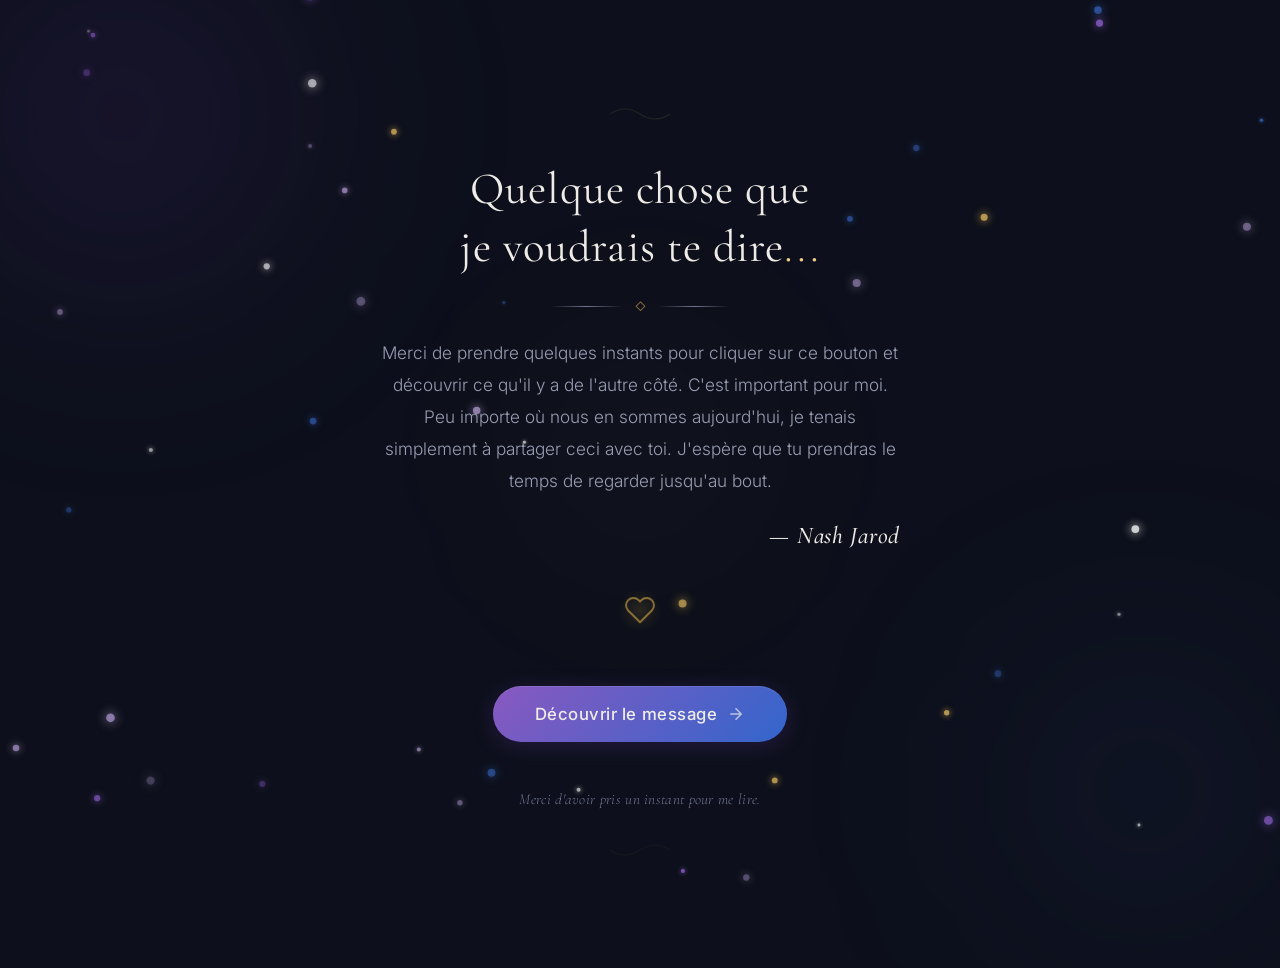
==== index.html @ c03dec28 "Initial commit" ====
<!DOCTYPE html>
<html lang="fr">
<head>
    <meta charset="UTF-8">
    <meta name="viewport" content="width=device-width, initial-scale=1.0">
    <title>Quelque chose que je voudrais te dire...</title>
    <meta name="description" content="Un message personnel sincère et touchant, partagé avec douceur et bienveillance.">
    <link rel="preconnect" href="https://fonts.googleapis.com">
    <link rel="preconnect" href="https://fonts.gstatic.com" crossorigin>
    <link href="https://fonts.googleapis.com/css2?family=Cormorant+Garamond:ital,wght@0,300;0,400;0,500;0,600;1,300;1,400&family=Inter:wght@300;400;500&display=swap" rel="stylesheet">
    <link rel="stylesheet" href="style.css">
</head>
<body>
    <!-- Particle canvas for bokeh / light effects -->
    <canvas id="particles-canvas"></canvas>

    <!-- Soft radial glow overlays -->
    <div class="glow glow-1"></div>
    <div class="glow glow-2"></div>
    <div class="glow glow-3"></div>

    <main class="container">
        <!-- Decorative top flourish -->
        <div class="flourish" aria-hidden="true">
            <svg width="60" height="20" viewBox="0 0 60 20" fill="none">
                <path d="M0 10 Q15 0 30 10 Q45 20 60 10" stroke="url(#goldGrad)" stroke-width="1.2" fill="none" opacity="0.6"/>
                <defs>
                    <linearGradient id="goldGrad" x1="0" y1="0" x2="60" y2="0">
                        <stop offset="0%" stop-color="#c9a84c" stop-opacity="0.3"/>
                        <stop offset="50%" stop-color="#e8d48b" stop-opacity="0.8"/>
                        <stop offset="100%" stop-color="#c9a84c" stop-opacity="0.3"/>
                    </linearGradient>
                </defs>
            </svg>
        </div>

        <!-- Main title -->
        <h1 class="title fade-up" id="main-title">
            Quelque chose que je voudrais te dire<span class="ellipsis">...</span>
        </h1>

        <!-- Subtle separator -->
        <div class="separator fade-up delay-1" aria-hidden="true">
            <span class="sep-line"></span>
            <span class="sep-diamond">◇</span>
            <span class="sep-line"></span>
        </div>

        <!-- Message text -->
        <div class="fade-up delay-2">
            <p class="message" id="welcome-text">
                Merci de prendre quelques instants pour cliquer sur ce bouton et découvrir ce qu'il y a de l'autre côté. C'est important pour moi. Peu importe où nous en sommes aujourd'hui, je tenais simplement à partager ceci avec toi. J'espère que tu prendras le temps de regarder jusqu'au bout.
            </p>
            <p class="signature">— Nash Jarod</p>
        </div>

        <!-- Heart / light icon -->
        <div class="icon-container fade-up delay-3" aria-hidden="true">
            <div class="icon-glow"></div>
            <svg class="heart-icon" width="32" height="32" viewBox="0 0 24 24" fill="none" stroke="currentColor" stroke-width="1.5" stroke-linecap="round" stroke-linejoin="round">
                <path d="M20.84 4.61a5.5 5.5 0 0 0-7.78 0L12 5.67l-1.06-1.06a5.5 5.5 0 0 0-7.78 7.78l1.06 1.06L12 21.23l7.78-7.78 1.06-1.06a5.5 5.5 0 0 0 0-7.78z"/>
            </svg>
        </div>

        <!-- CTA Button -->
        <div class="cta-wrapper fade-up delay-4">
            <a href="https://youtube.com/shorts/BHmHlCQzVkw?si=NHhLkFByhYc4I33e" class="cta-button" id="discover-button" role="button">
                <span class="btn-shimmer"></span>
                <span class="btn-text">Découvrir le message</span>
                <svg class="btn-arrow" width="18" height="18" viewBox="0 0 24 24" fill="none" stroke="currentColor" stroke-width="2" stroke-linecap="round" stroke-linejoin="round">
                    <path d="M5 12h14M12 5l7 7-7 7"/>
                </svg>
            </a>
        </div>

        <!-- Reassuring footer text -->
        <p class="footer-text fade-up delay-5" id="footer-thanks">
            Merci d'avoir pris un instant pour me lire.
        </p>

        <!-- Bottom flourish -->
        <div class="flourish bottom-flourish" aria-hidden="true">
            <svg width="60" height="20" viewBox="0 0 60 20" fill="none">
                <path d="M0 10 Q15 20 30 10 Q45 0 60 10" stroke="url(#goldGrad2)" stroke-width="1.2" fill="none" opacity="0.4"/>
                <defs>
                    <linearGradient id="goldGrad2" x1="0" y1="0" x2="60" y2="0">
                        <stop offset="0%" stop-color="#c9a84c" stop-opacity="0.2"/>
                        <stop offset="50%" stop-color="#e8d48b" stop-opacity="0.6"/>
                        <stop offset="100%" stop-color="#c9a84c" stop-opacity="0.2"/>
                    </linearGradient>
                </defs>
            </svg>
        </div>
    </main>

    <script src="script.js"></script>
</body>
</html>
---- style.css ----
/* ============================================================
   DESIGN TOKENS
   ============================================================ */
:root {
    /* Colors */
    --bg-deep:       hsl(230, 35%, 8%);
    --bg-mid:        hsl(240, 28%, 12%);
    --violet-soft:   hsl(265, 40%, 28%);
    --violet-light:  hsl(268, 45%, 55%);
    --blue-night:    hsl(225, 55%, 18%);
    --blue-accent:   hsl(220, 60%, 50%);
    --gold:          hsl(42, 60%, 55%);
    --gold-light:    hsl(42, 70%, 72%);
    --off-white:     hsl(40, 20%, 92%);
    --text-primary:  hsl(40, 15%, 88%);
    --text-secondary:hsl(230, 15%, 65%);
    --text-muted:    hsl(230, 12%, 50%);

    /* Typography */
    --font-display: 'Cormorant Garamond', 'Georgia', serif;
    --font-body:    'Inter', -apple-system, sans-serif;

    /* Spacing */
    --space-xs: 0.5rem;
    --space-sm: 1rem;
    --space-md: 1.5rem;
    --space-lg: 2.5rem;
    --space-xl: 4rem;

    /* Transitions */
    --ease-out-smooth: cubic-bezier(0.22, 1, 0.36, 1);
    --ease-spring:     cubic-bezier(0.34, 1.56, 0.64, 1);
}

/* ============================================================
   RESET & BASE
   ============================================================ */
*,
*::before,
*::after {
    margin: 0;
    padding: 0;
    box-sizing: border-box;
}

html {
    font-size: 16px;
    scroll-behavior: smooth;
    -webkit-font-smoothing: antialiased;
    -moz-osx-font-smoothing: grayscale;
}

body {
    font-family: var(--font-body);
    background: var(--bg-deep);
    color: var(--text-primary);
    min-height: 100vh;
    overflow-x: hidden;
    position: relative;
    display: flex;
    align-items: center;
    justify-content: center;
}

/* ============================================================
   PARTICLE CANVAS
   ============================================================ */
#particles-canvas {
    position: fixed;
    inset: 0;
    width: 100%;
    height: 100%;
    z-index: 0;
    pointer-events: none;
}

/* ============================================================
   GLOW OVERLAYS
   ============================================================ */
.glow {
    position: fixed;
    border-radius: 50%;
    filter: blur(100px);
    pointer-events: none;
    z-index: 0;
}

.glow-1 {
    width: 500px;
    height: 500px;
    top: -15%;
    left: -10%;
    background: radial-gradient(circle, hsla(265, 50%, 35%, 0.25), transparent 70%);
    animation: glowDrift1 18s ease-in-out infinite alternate;
}

.glow-2 {
    width: 400px;
    height: 400px;
    bottom: -10%;
    right: -5%;
    background: radial-gradient(circle, hsla(220, 55%, 30%, 0.2), transparent 70%);
    animation: glowDrift2 22s ease-in-out infinite alternate;
}

.glow-3 {
    width: 300px;
    height: 300px;
    top: 50%;
    left: 50%;
    transform: translate(-50%, -50%);
    background: radial-gradient(circle, hsla(42, 55%, 50%, 0.06), transparent 70%);
    animation: glowPulse 10s ease-in-out infinite;
}

@keyframes glowDrift1 {
    0%   { transform: translate(0, 0) scale(1); }
    100% { transform: translate(60px, 40px) scale(1.15); }
}

@keyframes glowDrift2 {
    0%   { transform: translate(0, 0) scale(1); }
    100% { transform: translate(-50px, -30px) scale(1.1); }
}

@keyframes glowPulse {
    0%, 100% { opacity: 0.4; transform: translate(-50%, -50%) scale(1); }
    50%      { opacity: 0.7; transform: translate(-50%, -50%) scale(1.2); }
}

/* ============================================================
   MAIN CONTAINER
   ============================================================ */
.container {
    position: relative;
    z-index: 1;
    max-width: 640px;
    width: 100%;
    padding: var(--space-xl) var(--space-md);
    margin: var(--space-lg) auto;
    text-align: center;
    display: flex;
    flex-direction: column;
    align-items: center;
    gap: var(--space-md);
}

/* ============================================================
   DECORATIVE FLOURISH
   ============================================================ */
.flourish {
    opacity: 0.7;
    margin-bottom: var(--space-xs);
}

.bottom-flourish {
    margin-top: var(--space-xs);
    margin-bottom: 0;
}

/* ============================================================
   TITLE
   ============================================================ */
.title {
    font-family: var(--font-display);
    font-weight: 400;
    font-size: clamp(1.8rem, 5vw, 2.8rem);
    line-height: 1.3;
    color: var(--off-white);
    letter-spacing: 0.02em;
    text-wrap: balance;
}

.ellipsis {
    color: var(--gold-light);
    font-weight: 300;
}

/* ============================================================
   SEPARATOR
   ============================================================ */
.separator {
    display: flex;
    align-items: center;
    gap: 12px;
    width: 100%;
    max-width: 180px;
}

.sep-line {
    flex: 1;
    height: 1px;
    background: linear-gradient(90deg, transparent, var(--text-muted), transparent);
}

.sep-diamond {
    color: var(--gold);
    font-size: 0.65rem;
    opacity: 0.7;
}

/* ============================================================
   MESSAGE TEXT
   ============================================================ */
.message {
    font-family: var(--font-body);
    font-weight: 300;
    font-size: clamp(0.95rem, 2.5vw, 1.08rem);
    line-height: 1.85;
    color: var(--text-secondary);
    max-width: 520px;
    text-wrap: pretty;
}

.signature {
    font-family: var(--font-display);
    font-weight: 500;
    font-size: clamp(1.2rem, 3vw, 1.5rem);
    color: var(--off-white);
    margin-top: var(--space-md);
    text-align: right;
    font-style: italic;
    letter-spacing: 0.03em;
}

/* ============================================================
   HEART ICON
   ============================================================ */
.icon-container {
    position: relative;
    display: flex;
    align-items: center;
    justify-content: center;
    width: 56px;
    height: 56px;
    margin: var(--space-xs) 0;
}

.icon-glow {
    position: absolute;
    width: 44px;
    height: 44px;
    border-radius: 50%;
    background: radial-gradient(circle, hsla(42, 60%, 55%, 0.15), transparent 70%);
    animation: iconGlow 4s ease-in-out infinite;
}

@keyframes iconGlow {
    0%, 100% { transform: scale(1); opacity: 0.5; }
    50%      { transform: scale(1.5); opacity: 0.8; }
}

.heart-icon {
    color: var(--gold);
    opacity: 0.6;
    animation: heartbeat 4s ease-in-out infinite;
}

@keyframes heartbeat {
    0%, 100% { transform: scale(1); }
    14%      { transform: scale(1.08); }
    28%      { transform: scale(1); }
    42%      { transform: scale(1.05); }
    56%      { transform: scale(1); }
}

/* ============================================================
   CTA BUTTON
   ============================================================ */
.cta-wrapper {
    margin: var(--space-sm) 0;
}

.cta-button {
    position: relative;
    display: inline-flex;
    align-items: center;
    gap: 10px;
    padding: 18px 42px;
    border: none;
    border-radius: 60px;
    background: linear-gradient(135deg, var(--violet-light), var(--blue-accent));
    color: var(--off-white);
    font-family: var(--font-body);
    font-weight: 500;
    font-size: 1.05rem;
    letter-spacing: 0.03em;
    text-decoration: none;
    cursor: pointer;
    overflow: hidden;
    box-shadow:
        0 4px 20px hsla(265, 50%, 40%, 0.3),
        0 1px 3px hsla(0, 0%, 0%, 0.2),
        inset 0 1px 0 hsla(0, 0%, 100%, 0.1);
    transition:
        transform 0.5s var(--ease-spring),
        box-shadow 0.5s var(--ease-out-smooth);
}

.cta-button:hover {
    transform: translateY(-3px) scale(1.03);
    box-shadow:
        0 8px 35px hsla(265, 50%, 40%, 0.45),
        0 2px 8px hsla(0, 0%, 0%, 0.25),
        inset 0 1px 0 hsla(0, 0%, 100%, 0.15);
}

.cta-button:active {
    transform: translateY(-1px) scale(1.01);
    transition-duration: 0.15s;
}

/* Shimmer sweep effect */
.btn-shimmer {
    position: absolute;
    inset: 0;
    background: linear-gradient(
        105deg,
        transparent 30%,
        hsla(0, 0%, 100%, 0.12) 45%,
        hsla(0, 0%, 100%, 0.05) 55%,
        transparent 70%
    );
    transform: translateX(-100%);
    animation: shimmer 5s ease-in-out infinite;
}

@keyframes shimmer {
    0%, 100% { transform: translateX(-100%); }
    40%      { transform: translateX(100%); }
    41%      { transform: translateX(-100%); }
}

.btn-text {
    position: relative;
    z-index: 1;
}

.btn-arrow {
    position: relative;
    z-index: 1;
    opacity: 0.7;
    transition: transform 0.4s var(--ease-spring), opacity 0.3s ease;
}

.cta-button:hover .btn-arrow {
    transform: translateX(4px);
    opacity: 1;
}

/* ============================================================
   FOOTER TEXT
   ============================================================ */
.footer-text {
    font-family: var(--font-display);
    font-weight: 300;
    font-style: italic;
    font-size: 0.95rem;
    color: var(--text-muted);
    letter-spacing: 0.02em;
    margin-top: var(--space-xs);
}

/* ============================================================
   FADE-UP ANIMATIONS (initial state — JS activates them)
   ============================================================ */
.fade-up {
    opacity: 0;
    transform: translateY(28px);
    transition:
        opacity 1s var(--ease-out-smooth),
        transform 1s var(--ease-out-smooth);
}

.fade-up.visible {
    opacity: 1;
    transform: translateY(0);
}

.delay-1 { transition-delay: 0.25s; }
.delay-2 { transition-delay: 0.55s; }
.delay-3 { transition-delay: 0.85s; }
.delay-4 { transition-delay: 1.15s; }
.delay-5 { transition-delay: 1.50s; }

/* ============================================================
   RESPONSIVE
   ============================================================ */
@media (max-width: 640px) {
    .container {
        padding: var(--space-lg) var(--space-sm);
        gap: var(--space-sm);
    }

    .cta-button {
        padding: 16px 34px;
        font-size: 0.98rem;
    }

    .glow-1 { width: 300px; height: 300px; }
    .glow-2 { width: 250px; height: 250px; }
    .glow-3 { width: 200px; height: 200px; }
}

@media (max-width: 380px) {
    .title {
        font-size: 1.6rem;
    }

    .message {
        font-size: 0.92rem;
    }

    .cta-button {
        padding: 14px 28px;
        font-size: 0.92rem;
    }
}

/* ============================================================
   REDUCED MOTION
   ============================================================ */
@media (prefers-reduced-motion: reduce) {
    *,
    *::before,
    *::after {
        animation-duration: 0.01ms !important;
        animation-iteration-count: 1 !important;
        transition-duration: 0.01ms !important;
    }

    .fade-up {
        opacity: 1;
        transform: none;
    }
}
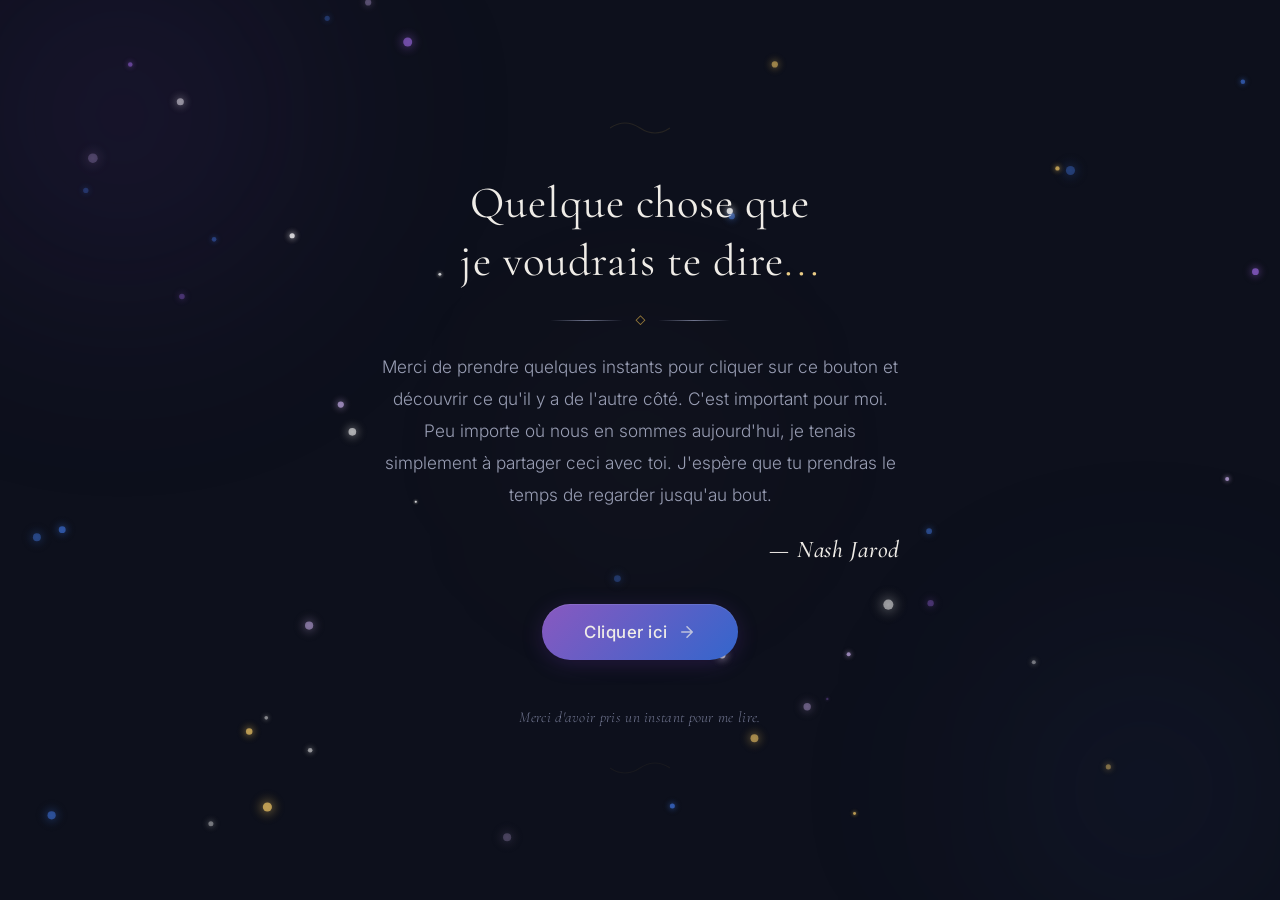
==== commit 9ecdaaa9: "Remove heart icon" ====
--- a/index.html
+++ b/index.html
@@ -54,19 +54,13 @@
             <p class="signature">— Nash Jarod</p>
         </div>
 
-        <!-- Heart / light icon -->
-        <div class="icon-container fade-up delay-3" aria-hidden="true">
-            <div class="icon-glow"></div>
-            <svg class="heart-icon" width="32" height="32" viewBox="0 0 24 24" fill="none" stroke="currentColor" stroke-width="1.5" stroke-linecap="round" stroke-linejoin="round">
-                <path d="M20.84 4.61a5.5 5.5 0 0 0-7.78 0L12 5.67l-1.06-1.06a5.5 5.5 0 0 0-7.78 7.78l1.06 1.06L12 21.23l7.78-7.78 1.06-1.06a5.5 5.5 0 0 0 0-7.78z"/>
-            </svg>
-        </div>
+
 
         <!-- CTA Button -->
         <div class="cta-wrapper fade-up delay-4">
-            <a href="https://youtube.com/shorts/BHmHlCQzVkw?si=NHhLkFByhYc4I33e" class="cta-button" id="discover-button" role="button">
+            <a href="message.html" class="cta-button" id="discover-button" role="button">
                 <span class="btn-shimmer"></span>
-                <span class="btn-text">Découvrir le message</span>
+                <span class="btn-text">Cliquer ici</span>
                 <svg class="btn-arrow" width="18" height="18" viewBox="0 0 24 24" fill="none" stroke="currentColor" stroke-width="2" stroke-linecap="round" stroke-linejoin="round">
                     <path d="M5 12h14M12 5l7 7-7 7"/>
                 </svg>
